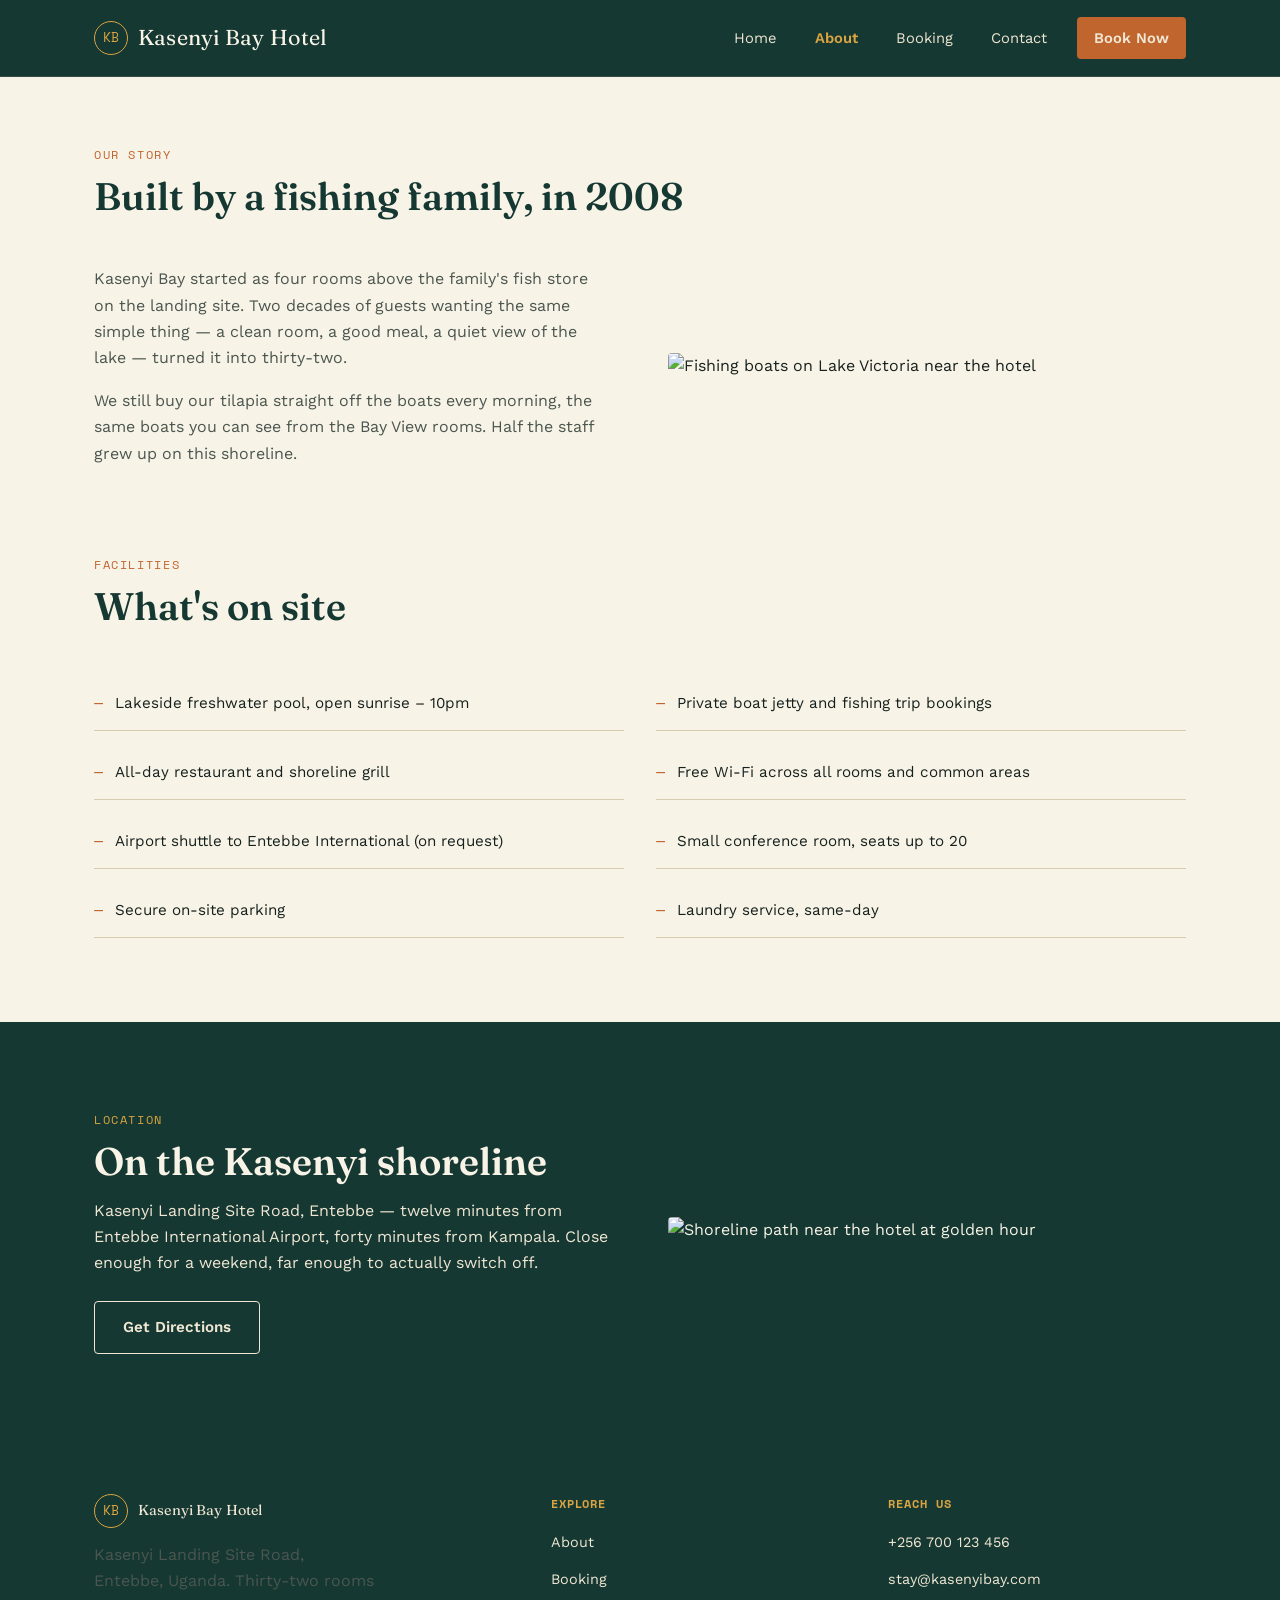
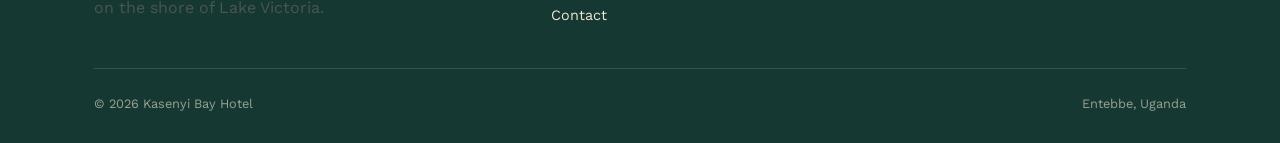
==== about.html @ b404874d "Add files via upload initial upload" ====
<!DOCTYPE html>
<html lang="en">
<head>
<meta charset="UTF-8">
<meta name="viewport" content="width=device-width, initial-scale=1.0">
<title>About — Kasenyi Bay Hotel</title>
<link rel="stylesheet" href="style.css">
</head>
<body>

<header class="site-header">
  <div class="nav-wrap">
    <a href="index.html" class="brand"><span class="mark">KB</span>Kasenyi Bay Hotel</a>
    <button class="nav-toggle" id="navToggle" aria-label="Toggle menu" aria-expanded="false"><span></span></button>
    <ul class="nav-links" id="navLinks">
      <li><a href="index.html">Home</a></li>
      <li><a href="about.html" class="current">About</a></li>
      <li><a href="booking.html">Booking</a></li>
      <li><a href="contact.html">Contact</a></li>
      <li class="nav-cta"><a href="booking.html" class="btn btn-copper">Book Now</a></li>
    </ul>
  </div>
</header>

<section class="section" style="padding-top:64px;">
  <div class="container">
    <div class="section-head">
      <span class="eyebrow">Our Story</span>
      <h2>Built by a fishing family, in 2008</h2>
    </div>
    <div class="split">
      <div>
        <p>Kasenyi Bay started as four rooms above the family's fish store on the landing site. Two decades of guests wanting the same simple thing — a clean room, a good meal, a quiet view of the lake — turned it into thirty-two.</p>
        <p style="margin-top:16px;">We still buy our tilapia straight off the boats every morning, the same boats you can see from the Bay View rooms. Half the staff grew up on this shoreline.</p>
      </div>
      <img src="https://images.unsplash.com/photo-1500375592092-40eb2168fd21?w=700&q=80&auto=format&fit=crop" alt="Fishing boats on Lake Victoria near the hotel">
    </div>
  </div>
</section>

<section class="section" style="padding-top:0;">
  <div class="container">
    <div class="section-head">
      <span class="eyebrow">Facilities</span>
      <h2>What's on site</h2>
    </div>
    <ul class="amenity-list">
      <li>Lakeside freshwater pool, open sunrise – 10pm</li>
      <li>Private boat jetty and fishing trip bookings</li>
      <li>All-day restaurant and shoreline grill</li>
      <li>Free Wi-Fi across all rooms and common areas</li>
      <li>Airport shuttle to Entebbe International (on request)</li>
      <li>Small conference room, seats up to 20</li>
      <li>Secure on-site parking</li>
      <li>Laundry service, same-day</li>
    </ul>
  </div>
</section>

<section class="section section-teal">
  <div class="container">
    <div class="split">
      <div>
        <span class="eyebrow" style="color:var(--gold);">Location</span>
        <h2>On the Kasenyi shoreline</h2>
        <p style="margin-top:14px;">Kasenyi Landing Site Road, Entebbe — twelve minutes from Entebbe International Airport, forty minutes from Kampala. Close enough for a weekend, far enough to actually switch off.</p>
        <a href="contact.html" class="btn btn-outline" style="margin-top:24px;">Get Directions</a>
      </div>
      <img src="https://images.unsplash.com/photo-1519046904884-53103b34b206?w=700&q=80&auto=format&fit=crop" alt="Shoreline path near the hotel at golden hour">
    </div>
  </div>
</section>

<footer class="site-footer">
  <div class="container">
    <div class="footer-grid">
      <div>
        <a href="index.html" class="brand" style="margin-bottom:14px;"><span class="mark">KB</span>Kasenyi Bay Hotel</a>
        <p style="max-width:280px;">Kasenyi Landing Site Road, Entebbe, Uganda. Thirty-two rooms on the shore of Lake Victoria.</p>
      </div>
      <div>
        <h4>Explore</h4>
        <ul>
          <li><a href="about.html">About</a></li>
          <li><a href="booking.html">Booking</a></li>
          <li><a href="contact.html">Contact</a></li>
        </ul>
      </div>
      <div>
        <h4>Reach Us</h4>
        <ul>
          <li><a href="tel:+256700123456">+256 700 123 456</a></li>
          <li><a href="mailto:stay@kasenyibay.com">stay@kasenyibay.com</a></li>
        </ul>
      </div>
    </div>
    <div class="footer-bottom">
      <span>&copy; 2026 Kasenyi Bay Hotel</span>
      <span>Entebbe, Uganda</span>
    </div>
  </div>
</footer>

<script src="script.js"></script>
</body>
</html>
---- style.css ----
/* ============================================================
   KASENYI BAY HOTEL — shared stylesheet
   Design tokens
   ============================================================ */
@import url('https://fonts.googleapis.com/css2?family=Fraunces:ital,opsz,wght@0,9..144,400;0,9..144,600;1,9..144,500&family=Work+Sans:wght@400;500;600&family=Space+Mono:wght@400;700&display=swap');

:root {
  --teal-deep:   #163832;
  --teal-mid:    #1f4d44;
  --sand:        #efe6d3;
  --sand-light:  #f8f3e7;
  --copper:      #c1652f;
  --copper-dark: #9c4e23;
  --gold:        #d9a441;
  --ink:         #16211d;
  --ink-soft:    #4a564f;
  --line:        #d8cbb0;
  --shadow:      rgba(22, 56, 50, .18);

  --ff-display: 'Fraunces', Georgia, serif;
  --ff-body:    'Work Sans', Arial, sans-serif;
  --ff-mono:    'Space Mono', monospace;

  --r: 4px;
}

* , *::before, *::after { box-sizing: border-box; margin: 0; padding: 0; }
html { scroll-behavior: smooth; }
body {
  font-family: var(--ff-body);
  color: var(--ink);
  background: var(--sand-light);
  line-height: 1.65;
  -webkit-font-smoothing: antialiased;
}
img { max-width: 100%; display: block; }
a { color: inherit; }
:focus-visible { outline: 2px solid var(--copper); outline-offset: 3px; }

.container { max-width: 1140px; margin: 0 auto; padding: 0 24px; }

/* ── Eyebrow / labels ── */
.eyebrow {
  font-family: var(--ff-mono);
  font-size: .72rem;
  letter-spacing: .14em;
  text-transform: uppercase;
  color: var(--copper);
  display: inline-block;
  margin-bottom: 10px;
}

h1, h2, h3 { font-family: var(--ff-display); color: var(--teal-deep); line-height: 1.15; font-weight: 600; }
h2 { font-size: clamp(1.8rem, 3vw, 2.6rem); }
h3 { font-size: 1.3rem; }
p  { color: var(--ink-soft); }

.btn {
  display: inline-block;
  font-family: var(--ff-body);
  font-weight: 600;
  font-size: .95rem;
  padding: 13px 28px;
  border-radius: var(--r);
  border: 1.5px solid transparent;
  cursor: pointer;
  text-decoration: none;
  transition: all .2s ease;
}
.btn-copper { background: var(--copper); color: #fff; }
.btn-copper:hover { background: var(--copper-dark); transform: translateY(-1px); }
.btn-outline { background: transparent; border-color: var(--sand); color: var(--sand); }
.btn-outline:hover { background: var(--sand); color: var(--teal-deep); }
.btn-teal { background: var(--teal-deep); color: var(--sand-light); }
.btn-teal:hover { background: var(--teal-mid); }

/* ============================================================
   HEADER / NAV
   ============================================================ */
.site-header {
  position: sticky; top: 0; z-index: 500;
  background: var(--teal-deep);
  border-bottom: 1px solid rgba(239,230,211,.12);
}
.nav-wrap {
  max-width: 1140px; margin: 0 auto; padding: 0 24px;
  display: flex; align-items: center; justify-content: space-between;
  height: 76px;
}
.brand {
  font-family: var(--ff-display);
  font-size: 1.35rem;
  color: var(--sand-light);
  letter-spacing: .01em;
  text-decoration: none;
  display: flex; align-items: center; gap: 10px;
}
.brand .mark {
  width: 34px; height: 34px;
  border: 1.5px solid var(--gold);
  border-radius: 50%;
  display: flex; align-items: center; justify-content: center;
  font-family: var(--ff-mono); font-size: .8rem; color: var(--gold);
}
.nav-links {
  list-style: none;
  display: flex; gap: 6px;
  align-items: center;
}
.nav-links a {
  text-decoration: none;
  color: var(--sand);
  font-size: .92rem;
  padding: 8px 16px;
  border-radius: var(--r);
  transition: background .15s, color .15s;
}
.nav-links a:hover { background: rgba(239,230,211,.08); color: #fff; }
.nav-links a.current { color: var(--gold); font-weight: 600; }
.nav-cta { margin-left: 8px; }

.nav-toggle {
  display: none;
  background: none; border: none;
  width: 30px; height: 22px;
  position: relative; cursor: pointer;
  padding: 0;
}
.nav-toggle span, .nav-toggle span::before, .nav-toggle span::after {
  content: ''; display: block;
  position: absolute; left: 0;
  width: 100%; height: 2px;
  background: var(--sand-light);
  transition: transform .25s ease, opacity .2s ease;
}
.nav-toggle span { top: 10px; }
.nav-toggle span::before { top: -8px; }
.nav-toggle span::after  { top: 8px; }
.nav-toggle.open span { background: transparent; }
.nav-toggle.open span::before { transform: translateY(8px) rotate(45deg); }
.nav-toggle.open span::after  { transform: translateY(-8px) rotate(-45deg); }

/* ============================================================
   HERO
   ============================================================ */
.hero {
  position: relative;
  min-height: 86vh;
  display: flex; align-items: flex-end;
  background: linear-gradient(180deg, rgba(22,56,50,.25) 0%, rgba(22,56,50,.85) 100%),
              url('https://images.unsplash.com/photo-1602002418082-a4443e081dd1?w=1600&q=80&auto=format&fit=crop') center/cover;
  padding: 80px 0 64px;
  overflow: hidden;
}
.hero::after {
  content: '';
  position: absolute; left: 0; right: 0; bottom: 0;
  height: 46px;
  background: var(--sand-light);
  clip-path: polygon(0 46px, 3% 20px, 8% 38px, 14% 10px, 20% 34px, 27% 6px, 34% 30px, 41% 4px, 48% 28px, 55% 8px, 62% 32px, 69% 6px, 76% 26px, 83% 4px, 90% 24px, 96% 10px, 100% 22px, 100% 46px);
}
.hero-inner { max-width: 1140px; margin: 0 auto; padding: 0 24px; position: relative; z-index: 2; }
.hero h1 {
  color: var(--sand-light);
  font-size: clamp(2.4rem, 5vw, 4rem);
  max-width: 720px;
  font-weight: 500;
}
.hero p.lead {
  color: var(--sand);
  max-width: 520px;
  margin-top: 18px;
  font-size: 1.05rem;
}
.hero-actions { display: flex; gap: 14px; margin-top: 32px; flex-wrap: wrap; }
.hero-eyebrow { color: var(--gold); }

/* ============================================================
   SECTIONS (generic)
   ============================================================ */
.section { padding: 84px 0; }
.section-tight { padding: 56px 0; }
.section-teal { background: var(--teal-deep); color: var(--sand-light); }
.section-teal h2, .section-teal h3 { color: var(--sand-light); }
.section-teal p { color: var(--sand); }
.section-head { max-width: 620px; margin-bottom: 48px; }
.section-head.center { margin-left: auto; margin-right: auto; text-align: center; }

/* ── Feature grid ── */
.feature-grid {
  display: grid;
  grid-template-columns: repeat(4, 1fr);
  gap: 1px;
  background: var(--line);
  border: 1px solid var(--line);
}
.feature {
  background: var(--sand-light);
  padding: 32px 26px;
}
.feature .num { font-family: var(--ff-mono); font-size: .78rem; color: var(--copper); }
.feature h3 { margin-top: 14px; font-size: 1.05rem; }
.feature p { margin-top: 8px; font-size: .9rem; }

/* ── Room cards ── */
.room-grid {
  display: grid;
  grid-template-columns: repeat(3, 1fr);
  gap: 28px;
}
.room-card {
  background: #fff;
  border: 1px solid var(--line);
  border-radius: var(--r);
  overflow: hidden;
  transition: box-shadow .2s ease, transform .2s ease;
}
.room-card:hover { box-shadow: 0 16px 32px var(--shadow); transform: translateY(-3px); }
.room-card .photo { height: 200px; overflow: hidden; }
.room-card .photo img { width: 100%; height: 100%; object-fit: cover; }
.room-card .body { padding: 22px; }
.room-card .row { display: flex; justify-content: space-between; align-items: baseline; margin-bottom: 6px; }
.room-card .price { font-family: var(--ff-mono); color: var(--copper); font-size: .95rem; }
.room-card p { font-size: .9rem; margin: 10px 0 16px; }
.room-card .tag {
  display: inline-block;
  font-family: var(--ff-mono); font-size: .68rem; letter-spacing: .06em;
  color: var(--teal-mid); background: var(--sand);
  padding: 3px 9px; border-radius: 20px; margin-right: 6px;
  text-transform: uppercase;
}
.room-filters { display: flex; gap: 10px; margin-bottom: 32px; flex-wrap: wrap; }
.filter-btn {
  font-family: var(--ff-mono); font-size: .78rem; text-transform: uppercase; letter-spacing: .04em;
  background: transparent; border: 1.5px solid var(--line);
  padding: 8px 18px; border-radius: 30px; cursor: pointer;
  color: var(--ink-soft); transition: all .15s;
}
.filter-btn:hover { border-color: var(--copper); color: var(--copper); }
.filter-btn.active { background: var(--teal-deep); border-color: var(--teal-deep); color: var(--sand-light); }
.room-card.hidden { display: none; }

/* ── Testimonial ── */
.testimonial {
  max-width: 680px; margin: 0 auto; text-align: center;
}
.testimonial q {
  font-family: var(--ff-display); font-style: italic; font-size: 1.5rem;
  color: var(--sand-light); display: block; line-height: 1.5;
}
.testimonial cite { display: block; margin-top: 20px; font-family: var(--ff-mono); font-size: .8rem; color: var(--gold); font-style: normal; }

/* ── Amenities list (about page) ── */
.amenity-list { list-style: none; display: grid; grid-template-columns: repeat(2, 1fr); gap: 14px 32px; }
.amenity-list li {
  display: flex; align-items: baseline; gap: 12px;
  padding: 14px 0; border-bottom: 1px solid var(--line);
  font-size: .95rem;
}
.amenity-list li::before {
  content: '—'; color: var(--copper); font-family: var(--ff-mono);
}

/* ── Two column split ── */
.split {
  display: grid; grid-template-columns: 1fr 1fr; gap: 56px; align-items: center;
}
.split img { border-radius: var(--r); }

/* ============================================================
   FORMS
   ============================================================ */
.form-card {
  background: #fff;
  border: 1px solid var(--line);
  border-radius: var(--r);
  padding: 40px;
  box-shadow: 0 20px 50px var(--shadow);
}
.form-grid { display: grid; grid-template-columns: 1fr 1fr; gap: 20px; }
.field { margin-bottom: 20px; display: flex; flex-direction: column; gap: 6px; }
.field.full { grid-column: 1 / -1; }
.field label {
  font-family: var(--ff-mono); font-size: .72rem; text-transform: uppercase;
  letter-spacing: .06em; color: var(--ink-soft);
}
input, select, textarea {
  font-family: var(--ff-body); font-size: .95rem;
  padding: 12px 14px;
  border: 1.5px solid var(--line);
  border-radius: var(--r);
  background: var(--sand-light);
  color: var(--ink);
}
input:focus, select:focus, textarea:focus { outline: none; border-color: var(--copper); background: #fff; }
textarea { resize: vertical; min-height: 110px; }
.field-error {
  font-size: .8rem; color: var(--copper-dark); font-family: var(--ff-mono);
  min-height: 1.1em; margin-top: 2px;
}
.field.has-error input, .field.has-error select { border-color: var(--copper-dark); }

.price-summary {
  background: var(--sand);
  border-radius: var(--r);
  padding: 22px 24px;
  margin: 28px 0;
  display: flex; justify-content: space-between; align-items: center;
  flex-wrap: wrap; gap: 10px;
}
.price-summary .label { font-family: var(--ff-mono); font-size: .78rem; text-transform: uppercase; letter-spacing: .05em; color: var(--ink-soft); }
.price-summary .amount { font-family: var(--ff-display); font-size: 1.9rem; color: var(--teal-deep); }
.price-summary .sub { font-size: .8rem; color: var(--ink-soft); }

.form-note {
  font-family: var(--ff-mono); font-size: .78rem; color: var(--ink-soft);
  padding: 12px 16px; border-left: 2px solid var(--copper); background: var(--sand);
  margin-bottom: 24px; display: none;
}
.form-note.show { display: block; }
.form-note.success { border-color: var(--teal-mid); color: var(--teal-deep); }

@media (max-width: 720px) {
  .form-grid, .split, .amenity-list { grid-template-columns: 1fr; }
  .feature-grid { grid-template-columns: 1fr 1fr; }
  .room-grid { grid-template-columns: 1fr; }
}

/* ============================================================
   CONTACT
   ============================================================ */
.contact-grid { display: grid; grid-template-columns: .8fr 1.2fr; gap: 48px; }
.info-block { display: flex; flex-direction: column; gap: 26px; }
.info-item .eyebrow { margin-bottom: 4px; }
.info-item p { font-size: .95rem; }
@media (max-width: 720px) { .contact-grid { grid-template-columns: 1fr; } }

/* ============================================================
   FOOTER
   ============================================================ */
.site-footer {
  background: var(--teal-deep);
  color: var(--sand);
  padding: 56px 0 28px;
}
.footer-grid {
  display: grid; grid-template-columns: 1.4fr 1fr 1fr;
  gap: 40px; padding-bottom: 40px;
  border-bottom: 1px solid rgba(239,230,211,.15);
}
.footer-grid h4 {
  font-family: var(--ff-mono); font-size: .74rem; text-transform: uppercase;
  letter-spacing: .08em; color: var(--gold); margin-bottom: 16px;
}
.footer-grid ul { list-style: none; display: flex; flex-direction: column; gap: 10px; }
.footer-grid a { text-decoration: none; color: var(--sand); font-size: .9rem; }
.footer-grid a:hover { color: #fff; }
.footer-bottom {
  display: flex; justify-content: space-between; align-items: center;
  padding-top: 24px; font-size: .8rem; color: rgba(239,230,211,.6);
  flex-wrap: wrap; gap: 10px;
}

/* ── mobile nav ── */
@media (max-width: 860px) {
  .nav-toggle { display: block; }
  .nav-links {
    position: absolute; top: 76px; left: 0; right: 0;
    background: var(--teal-deep);
    flex-direction: column; align-items: stretch;
    padding: 8px 24px 20px;
    display: none;
    border-top: 1px solid rgba(239,230,211,.1);
  }
  .nav-links.open { display: flex; }
  .nav-links a { padding: 12px 4px; }
  .nav-cta { margin-left: 0; margin-top: 8px; }
  .feature-grid { grid-template-columns: 1fr; }
}

/* fade-in on scroll */
.reveal { opacity: 0; transform: translateY(18px); transition: opacity .6s ease, transform .6s ease; }
.reveal.in { opacity: 1; transform: translateY(0); }
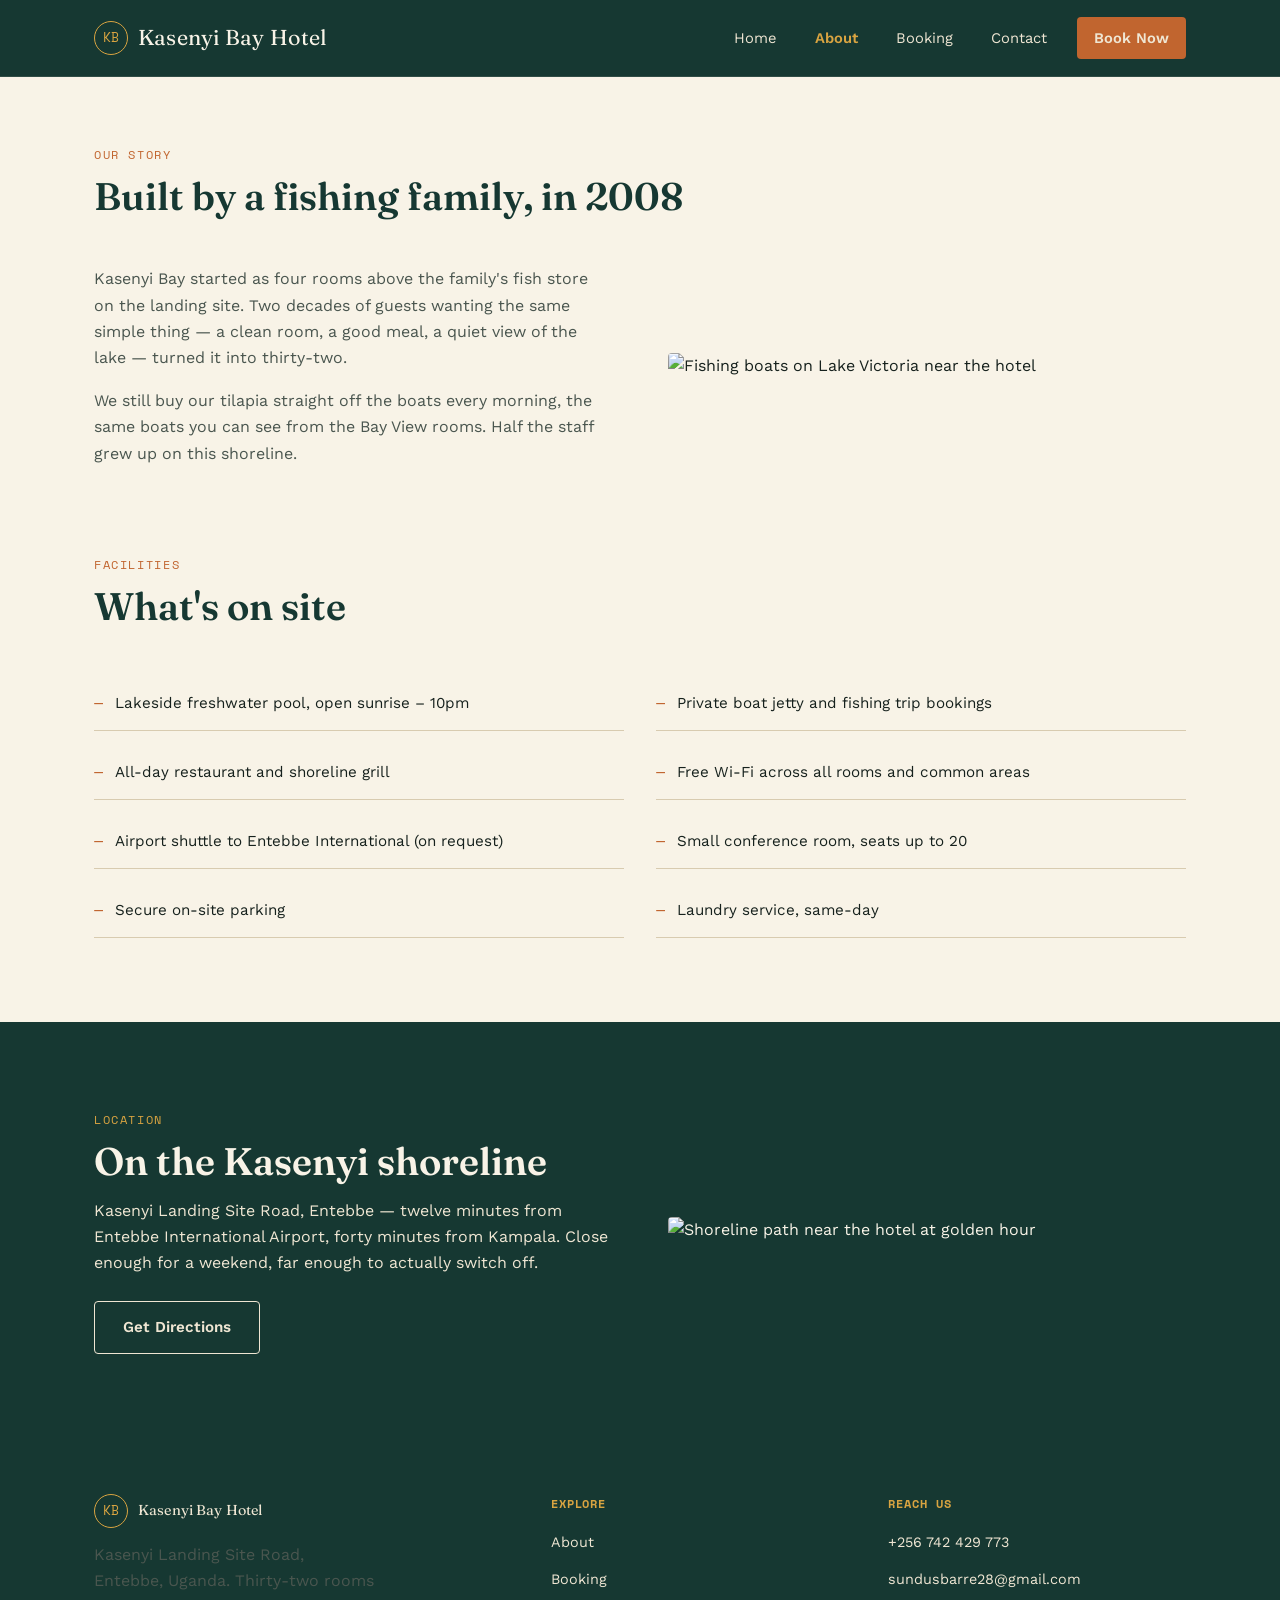
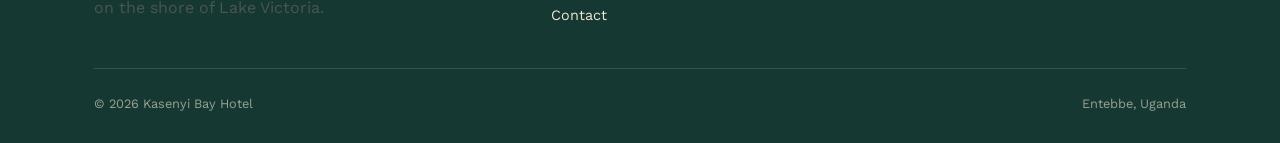
==== commit fbf469aa: "Update contact phone and email" ====
--- a/about.html
+++ b/about.html
@@ -89,8 +89,8 @@
       <div>
         <h4>Reach Us</h4>
         <ul>
-          <li><a href="tel:+256700123456">+256 700 123 456</a></li>
-          <li><a href="mailto:stay@kasenyibay.com">stay@kasenyibay.com</a></li>
+          <li><a href="tel:+256742429773">+256 742 429 773</a></li>
+          <li><a href="mailto:sundusbarre28@gmail.com">sundusbarre28@gmail.com</a></li>
         </ul>
       </div>
     </div>
